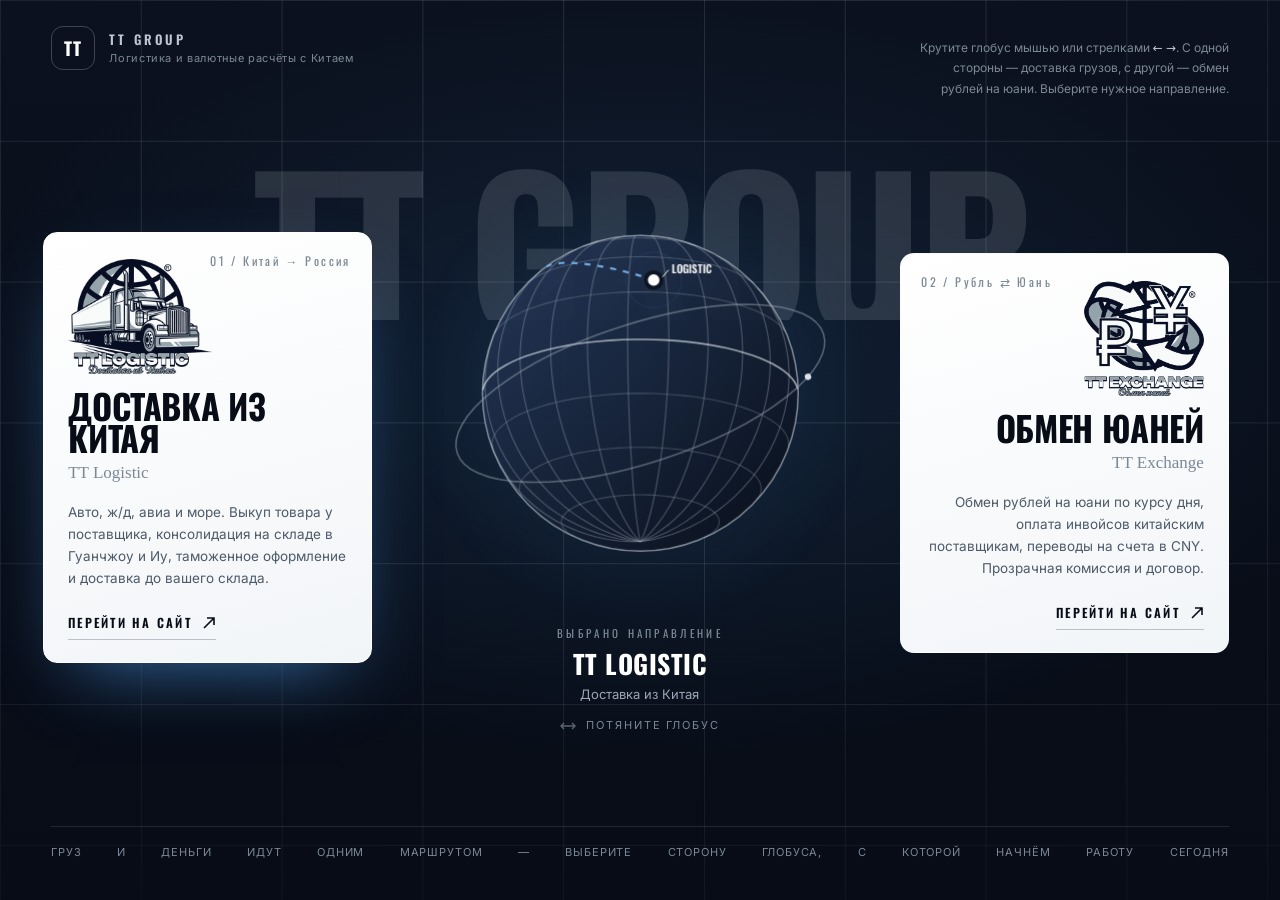
==== index.html @ 62e5915d "Сайт TT: портал с вращающимся глобусом, логистика и обмен юаней Три статические страницы без сборки " ====
<!doctype html>
<html lang="ru">
<head>
<meta charset="utf-8">
<meta name="viewport" content="width=device-width,initial-scale=1">
<title>TT — доставка из Китая и обмен юаней · выберите направление</title>
<meta name="description" content="Две услуги в одной экосистеме TT: логистика и выкуп товара из Китая под ключ и обмен рублей на юани с оплатой инвойсов. Выберите направление на глобусе.">
<meta name="theme-color" content="#0B111E">
<link rel="icon" href="assets/img/favicon.svg" type="image/svg+xml">
<link rel="preload" as="font" type="font/woff2" href="assets/fonts/oswald-700-cyrillic.woff2" crossorigin>
<link rel="preload" as="font" type="font/woff2" href="assets/fonts/inter-400-cyrillic.woff2" crossorigin>
<link rel="stylesheet" href="assets/css/fonts.css">
<link rel="stylesheet" href="assets/css/base.css">
<link rel="stylesheet" href="assets/css/portal.css">
</head>
<body>

<main class="portal">
  <div class="grid-bg"></div>

  <header class="portal__top">
    <div class="portal__brand">
      <div class="portal__brand-mark">TT</div>
      <div class="portal__brand-text">TT Group
        <span>Логистика и валютные расчёты с Китаем</span>
      </div>
    </div>
    <p class="portal__hint">
      Крутите глобус мышью или стрелками <b>←</b> <b>→</b>. С одной стороны — доставка грузов,
      с другой — обмен рублей на юани. Выберите нужное направление.
    </p>
  </header>

  <section class="stage">
    <div class="stage__title"><span class="mega">TT&nbsp;GROUP</span></div>

    <!-- Левая сторона глобуса -->
    <a class="choice choice--left" data-site="logistic" href="logistic.html">
      <span class="choice__num">01 / Китай → Россия</span>
      <span class="choice__logo logo logo--lockup">
        <img src="assets/img/logo-logistic.png" alt="TT Logistic — доставка из Китая" width="820" height="656">
      </span>
      <h2 class="choice__name">Доставка из Китая</h2>
      <div class="choice__tag">TT Logistic</div>
      <p class="choice__desc">
        Авто, ж/д, авиа и море. Выкуп товара у поставщика, консолидация на складе
        в Гуанчжоу и Иу, таможенное оформление и доставка до вашего склада.
      </p>
      <span class="choice__go">Перейти на сайт
        <svg width="14" height="14" viewBox="0 0 14 14" fill="none" aria-hidden="true"><path d="M2 12 12 2M5 2h7v7" stroke="currentColor" stroke-width="1.6"/></svg>
      </span>
    </a>

    <!-- Глобус -->
    <div class="globe">
      <canvas id="globe" class="globe__canvas" width="480" height="480" tabindex="0"
              role="application" aria-label="Глобус выбора направления"></canvas>
      <div class="globe__status" aria-live="polite">
        <div class="globe__status-label">Выбрано направление</div>
        <div class="globe__status-value" id="globe-title">TT Logistic</div>
        <div class="muted" id="globe-sub" style="font-size:13px">Доставка из Китая</div>
      </div>
      <div class="globe__drag">
        <svg width="16" height="16" viewBox="0 0 16 16" fill="none" aria-hidden="true">
          <path d="M1 8h14M4 5 1 8l3 3M12 5l3 3-3 3" stroke="currentColor" stroke-width="1.4"/>
        </svg>
        Потяните глобус
      </div>
    </div>

    <!-- Правая сторона глобуса -->
    <a class="choice choice--right" data-site="exchange" href="exchange.html">
      <span class="choice__num">02 / Рубль ⇄ Юань</span>
      <span class="choice__logo logo logo--lockup">
        <img src="assets/img/logo-exchange.png" alt="TT Exchange — обмен юаней" width="820" height="789">
      </span>
      <h2 class="choice__name">Обмен юаней</h2>
      <div class="choice__tag">TT Exchange</div>
      <p class="choice__desc">
        Обмен рублей на юани по курсу дня, оплата инвойсов китайским поставщикам,
        переводы на счета в CNY. Прозрачная комиссия и договор.
      </p>
      <span class="choice__go">Перейти на сайт
        <svg width="14" height="14" viewBox="0 0 14 14" fill="none" aria-hidden="true"><path d="M2 12 12 2M5 2h7v7" stroke="currentColor" stroke-width="1.6"/></svg>
      </span>
    </a>
  </section>

  <footer class="portal__bottom">
    <p class="justified">Груз и деньги идут одним маршрутом — выберите сторону глобуса, с которой начнём работу сегодня</p>
  </footer>
</main>

<div class="curtain" aria-hidden="true"></div>

<script src="assets/js/globe.js"></script>
</body>
</html>
---- assets/css/fonts.css ----
/* Локальные шрифты — без внешних CDN.
   Oswald — заголовки (шрифт близок к начертанию логотипов),
   Pacifico — рукописные подписи «Обмен юаней» / «Доставка из Китая»,
   Inter — основной текст. Кириллица + латиница. */
@font-face {
  font-family: 'Inter';
  font-style: normal;
  font-weight: 400;
  font-display: swap;
  src: url(../fonts/inter-400-cyrillic.woff2) format('woff2');
  unicode-range: U+0301, U+0400-045F, U+0490-0491, U+04B0-04B1, U+2116;
}
@font-face {
  font-family: 'Inter';
  font-style: normal;
  font-weight: 400;
  font-display: swap;
  src: url(../fonts/inter-400-latin.woff2) format('woff2');
  unicode-range: U+0000-00FF, U+0131, U+0152-0153, U+02BB-02BC, U+02C6, U+02DA, U+02DC, U+0304, U+0308, U+0329, U+2000-206F, U+20AC, U+2122, U+2191, U+2193, U+2212, U+2215, U+FEFF, U+FFFD;
}
@font-face {
  font-family: 'Inter';
  font-style: normal;
  font-weight: 500;
  font-display: swap;
  src: url(../fonts/inter-500-cyrillic.woff2) format('woff2');
  unicode-range: U+0301, U+0400-045F, U+0490-0491, U+04B0-04B1, U+2116;
}
@font-face {
  font-family: 'Inter';
  font-style: normal;
  font-weight: 500;
  font-display: swap;
  src: url(../fonts/inter-500-latin.woff2) format('woff2');
  unicode-range: U+0000-00FF, U+0131, U+0152-0153, U+02BB-02BC, U+02C6, U+02DA, U+02DC, U+0304, U+0308, U+0329, U+2000-206F, U+20AC, U+2122, U+2191, U+2193, U+2212, U+2215, U+FEFF, U+FFFD;
}
@font-face {
  font-family: 'Oswald';
  font-style: normal;
  font-weight: 400;
  font-display: swap;
  src: url(../fonts/oswald-400-cyrillic.woff2) format('woff2');
  unicode-range: U+0301, U+0400-045F, U+0490-0491, U+04B0-04B1, U+2116;
}
@font-face {
  font-family: 'Oswald';
  font-style: normal;
  font-weight: 400;
  font-display: swap;
  src: url(../fonts/oswald-400-latin.woff2) format('woff2');
  unicode-range: U+0000-00FF, U+0131, U+0152-0153, U+02BB-02BC, U+02C6, U+02DA, U+02DC, U+0304, U+0308, U+0329, U+2000-206F, U+20AC, U+2122, U+2191, U+2193, U+2212, U+2215, U+FEFF, U+FFFD;
}
@font-face {
  font-family: 'Oswald';
  font-style: normal;
  font-weight: 500;
  font-display: swap;
  src: url(../fonts/oswald-500-cyrillic.woff2) format('woff2');
  unicode-range: U+0301, U+0400-045F, U+0490-0491, U+04B0-04B1, U+2116;
}
@font-face {
  font-family: 'Oswald';
  font-style: normal;
  font-weight: 500;
  font-display: swap;
  src: url(../fonts/oswald-500-latin.woff2) format('woff2');
  unicode-range: U+0000-00FF, U+0131, U+0152-0153, U+02BB-02BC, U+02C6, U+02DA, U+02DC, U+0304, U+0308, U+0329, U+2000-206F, U+20AC, U+2122, U+2191, U+2193, U+2212, U+2215, U+FEFF, U+FFFD;
}
@font-face {
  font-family: 'Oswald';
  font-style: normal;
  font-weight: 600;
  font-display: swap;
  src: url(../fonts/oswald-600-cyrillic.woff2) format('woff2');
  unicode-range: U+0301, U+0400-045F, U+0490-0491, U+04B0-04B1, U+2116;
}
@font-face {
  font-family: 'Oswald';
  font-style: normal;
  font-weight: 600;
  font-display: swap;
  src: url(../fonts/oswald-600-latin.woff2) format('woff2');
  unicode-range: U+0000-00FF, U+0131, U+0152-0153, U+02BB-02BC, U+02C6, U+02DA, U+02DC, U+0304, U+0308, U+0329, U+2000-206F, U+20AC, U+2122, U+2191, U+2193, U+2212, U+2215, U+FEFF, U+FFFD;
}
@font-face {
  font-family: 'Oswald';
  font-style: normal;
  font-weight: 700;
  font-display: swap;
  src: url(../fonts/oswald-700-cyrillic.woff2) format('woff2');
  unicode-range: U+0301, U+0400-045F, U+0490-0491, U+04B0-04B1, U+2116;
}
@font-face {
  font-family: 'Oswald';
  font-style: normal;
  font-weight: 700;
  font-display: swap;
  src: url(../fonts/oswald-700-latin.woff2) format('woff2');
  unicode-range: U+0000-00FF, U+0131, U+0152-0153, U+02BB-02BC, U+02C6, U+02DA, U+02DC, U+0304, U+0308, U+0329, U+2000-206F, U+20AC, U+2122, U+2191, U+2193, U+2212, U+2215, U+FEFF, U+FFFD;
}
@font-face {
  font-family: 'Pacifico';
  font-style: normal;
  font-weight: 400;
  font-display: swap;
  src: url(../fonts/pacifico-400-cyrillic.woff2) format('woff2');
  unicode-range: U+0301, U+0400-045F, U+0490-0491, U+04B0-04B1, U+2116;
}
@font-face {
  font-family: 'Pacifico';
  font-style: normal;
  font-weight: 400;
  font-display: swap;
  src: url(../fonts/pacifico-400-latin.woff2) format('woff2');
  unicode-range: U+0000-00FF, U+0131, U+0152-0153, U+02BB-02BC, U+02C6, U+02DA, U+02DC, U+0304, U+0308, U+0329, U+2000-206F, U+20AC, U+2122, U+2191, U+2193, U+2212, U+2215, U+FEFF, U+FFFD;
}
---- assets/css/base.css ----
/* ============================================================
   TT — общая дизайн-система
   Палитра и типографика взяты с логотипов TT EXCHANGE / TT LOGISTIC
   ============================================================ */

:root{
  /* Цвета логотипов */
  --navy-950:#070C16;
  --navy-900:#0B111E;
  --navy-850:#0F1728;
  --navy-800:#131E33;
  --navy-700:#1B2A45;
  --navy-600:#26395A;

  --steel-400:#9BA7B4;   /* серый с логотипа */
  --steel-500:#7C8896;
  --steel-300:#BCC6D1;
  --steel-200:#DCE3EA;

  --paper:#F2F5F8;
  --white:#FFFFFF;

  --glow:#3E7FC1;        /* холодный блик для глобуса и маркеров */

  --line:rgba(155,167,180,.18);
  --line-strong:rgba(155,167,180,.34);

  /* Типографика */
  --display:'Oswald',"Arial Narrow",Impact,sans-serif;
  --script:'Pacifico',"Segoe Script",cursive;
  --text:'Inter',system-ui,-apple-system,"Segoe UI",Roboto,sans-serif;

  --shell:min(1320px,92vw);
  --r:14px;
  --ease:cubic-bezier(.22,.61,.36,1);
}

*,*::before,*::after{box-sizing:border-box}

html{-webkit-text-size-adjust:100%;scroll-behavior:smooth}
@media (prefers-reduced-motion:reduce){html{scroll-behavior:auto}}

body{
  margin:0;
  background:var(--navy-900);
  color:var(--steel-200);
  font-family:var(--text);
  font-size:16px;
  line-height:1.6;
  -webkit-font-smoothing:antialiased;
  overflow-x:hidden;
}

img,svg{display:block;max-width:100%}
a{color:inherit;text-decoration:none}
button,input,select,textarea{font:inherit;color:inherit}

::selection{background:var(--steel-400);color:var(--navy-950)}

h1,h2,h3,h4{
  font-family:var(--display);
  font-weight:700;
  text-transform:uppercase;
  line-height:.92;
  letter-spacing:-.01em;
  margin:0;
  color:var(--white);
}

.shell{width:var(--shell);margin-inline:auto}

/* --- утилиты -------------------------------------------------- */
.eyebrow{
  font-family:var(--display);
  font-weight:500;
  font-size:12px;
  letter-spacing:.28em;
  text-transform:uppercase;
  color:var(--steel-400);
}
.script{
  font-family:var(--script);
  text-transform:none;
  letter-spacing:0;
  color:var(--steel-300);
}
.muted{color:var(--steel-400)}
.mono-num{font-variant-numeric:tabular-nums}

/* Растянутая по ширине строка — приём с референса */
.justified{
  text-align:justify;
  text-align-last:justify;
  font-size:11px;
  letter-spacing:.08em;
  text-transform:uppercase;
  color:var(--steel-500);
  line-height:2;
}

/* Гигантский «просвечивающий» заголовок */
.mega{
  font-family:var(--display);
  font-weight:700;
  text-transform:uppercase;
  line-height:.78;
  letter-spacing:-.02em;
  font-size:clamp(56px,15.5vw,236px);
  color:rgba(220,227,234,.14);
  white-space:nowrap;
  user-select:none;
  pointer-events:none;
}

/* Сетка фона как на референсе */
.grid-bg{
  position:absolute;inset:0;
  background-image:
    linear-gradient(to right,var(--line) 1px,transparent 1px),
    linear-gradient(to bottom,var(--line) 1px,transparent 1px);
  background-size:clamp(80px,11vw,164px) clamp(80px,11vw,164px);
  -webkit-mask-image:radial-gradient(120% 100% at 50% 30%,#000 30%,transparent 100%);
          mask-image:radial-gradient(120% 100% at 50% 30%,#000 30%,transparent 100%);
  pointer-events:none;
}

/* --- кнопки --------------------------------------------------- */
.btn{
  --bg:var(--white); --fg:var(--navy-950);
  display:inline-flex;align-items:center;gap:12px;
  padding:15px 28px;
  background:var(--bg);color:var(--fg);
  border:1px solid transparent;border-radius:999px;
  font-family:var(--display);font-weight:600;font-size:14px;
  letter-spacing:.14em;text-transform:uppercase;
  cursor:pointer;
  transition:transform .25s var(--ease),background .25s,color .25s,border-color .25s;
}
.btn:hover{transform:translateY(-2px)}
.btn:active{transform:translateY(0)}
.btn--ghost{--bg:transparent;--fg:var(--white);border-color:var(--line-strong)}
.btn--ghost:hover{border-color:var(--steel-300);background:rgba(220,227,234,.06)}
.btn__arrow{transition:transform .25s var(--ease)}
.btn:hover .btn__arrow{transform:translate(3px,-3px)}

:where(a,button,summary,input,select,textarea):focus-visible{
  outline:2px solid var(--glow);
  outline-offset:3px;
  border-radius:4px;
}

/* --- появление при скролле ------------------------------------ */
.reveal{opacity:0;transform:translateY(26px);transition:opacity .7s var(--ease),transform .7s var(--ease)}
.reveal.is-in{opacity:1;transform:none}
@media (prefers-reduced-motion:reduce){
  .reveal{opacity:1;transform:none;transition:none}
}

/* --- Логотип (знак + надпись из оригинального лого) ------------- */
.logo{display:inline-flex;align-items:center;gap:14px}
.logo__mark{height:var(--logo-mark,46px);width:auto}
.logo__word{height:var(--logo-word,22px);width:auto}
.logo--stack{flex-direction:column;align-items:flex-start;gap:10px}
.logo--lockup img{height:var(--logo-lockup,120px);width:auto}
---- assets/css/portal.css ----
/* ============================================================
   Портал — экран выбора направления с вращающимся глобусом
   ============================================================ */

.portal{
  position:relative;
  min-height:100svh;
  display:flex;flex-direction:column;
  overflow:hidden;
  background:
    radial-gradient(90% 70% at 50% 42%,rgba(62,127,193,.16),transparent 62%),
    linear-gradient(180deg,var(--navy-900),var(--navy-950));
}

/* Шапка портала */
.portal__top{
  position:relative;z-index:3;
  width:var(--shell);margin-inline:auto;
  padding:26px 0 0;
  display:flex;align-items:flex-start;justify-content:space-between;gap:24px;
}
.portal__brand{display:flex;align-items:center;gap:14px}
.portal__brand-mark{
  width:44px;height:44px;flex:none;
  display:grid;place-items:center;
  border:1px solid var(--line-strong);border-radius:12px;
  font-family:var(--display);font-weight:700;font-size:18px;color:var(--white);
  letter-spacing:.04em;
}
.portal__brand-text{font-family:var(--display);font-weight:600;font-size:13px;letter-spacing:.24em;text-transform:uppercase;color:var(--steel-300)}
.portal__brand-text span{display:block;font-family:var(--text);font-weight:400;font-size:11px;letter-spacing:.06em;text-transform:none;color:var(--steel-500)}
.portal__hint{
  max-width:320px;text-align:right;
  font-size:12px;line-height:1.7;color:var(--steel-500);
}
.portal__hint b{color:var(--steel-300);font-weight:500}

/* Основная сцена */
.stage{
  position:relative;z-index:2;
  flex:1;
  width:var(--shell);margin-inline:auto;
  display:grid;
  grid-template-columns:minmax(220px,1fr) minmax(320px,1.35fr) minmax(220px,1fr);
  align-items:center;gap:clamp(12px,3vw,52px);
  padding:20px 0 40px;
}

.stage__title{
  position:absolute;left:0;right:0;top:clamp(8px,6vh,66px);
  display:flex;justify-content:center;
  z-index:0;overflow:hidden;
}

/* Карточки выбора */
.choice{
  position:relative;z-index:2;
  display:block;width:100%;
  text-align:left;
  padding:26px 24px 22px;
  background:linear-gradient(165deg,#FFFFFF,var(--paper));
  border:1px solid rgba(255,255,255,.14);
  color:var(--navy-800);
  border-radius:var(--r);
  cursor:pointer;
  transition:border-color .3s var(--ease),transform .35s var(--ease),background .3s,box-shadow .35s;
  -webkit-backdrop-filter:blur(8px);backdrop-filter:blur(8px);
}
.choice--right{text-align:right}
.choice:hover,.choice.is-active{
  border-color:var(--white);
  box-shadow:0 30px 70px -32px rgba(62,127,193,.9);
}
.choice.is-active{transform:translateY(-6px)}
.choice--left.is-active{transform:translate(-8px,-6px)}
.choice--right.is-active{transform:translate(8px,-6px)}

.choice__logo{display:block;margin-bottom:16px}
.choice--right .choice__logo{display:flex;justify-content:flex-end}
.choice__name{font-size:clamp(24px,2.7vw,36px);margin-bottom:6px;color:var(--navy-950)}
.choice__tag{font-family:var(--script);font-size:17px;color:var(--steel-500);margin-bottom:14px}
.choice__desc{font-size:13.5px;line-height:1.65;color:#4E5A68;margin:0 0 20px}
.choice__go{
  display:inline-flex;align-items:center;gap:10px;
  font-family:var(--display);font-weight:600;font-size:12.5px;
  letter-spacing:.18em;text-transform:uppercase;color:var(--navy-950);
  border-bottom:1px solid rgba(19,30,51,.25);padding-bottom:6px;
  transition:border-color .3s,gap .3s var(--ease);
}
.choice:hover .choice__go{border-color:var(--navy-950);gap:16px}
.choice__num{
  position:absolute;top:18px;
  font-family:var(--display);font-size:12px;letter-spacing:.2em;color:var(--steel-500);
}
.choice__logo{--logo-lockup:clamp(84px,9vw,116px)}
.choice--left .choice__num{right:20px}
.choice--right .choice__num{left:20px}

/* Глобус */
.globe{
  position:relative;
  display:grid;place-items:center;
  padding-block:10px;
}
.globe__canvas{
  width:100%;height:auto;
  touch-action:none;
  cursor:grab;
}
.globe__canvas:active{cursor:grabbing}
.globe__status{
  margin-top:10px;text-align:center;
  min-height:52px;
}
.globe__status-label{
  font-family:var(--display);font-size:11px;letter-spacing:.3em;
  text-transform:uppercase;color:var(--steel-500);
}
.globe__status-value{
  font-family:var(--display);font-weight:700;font-size:clamp(18px,2.4vw,26px);
  text-transform:uppercase;color:var(--white);letter-spacing:.02em;
}
.globe__drag{
  display:inline-flex;align-items:center;gap:10px;margin-top:12px;
  font-size:11px;letter-spacing:.18em;text-transform:uppercase;color:var(--steel-500);
}
.globe__drag svg{opacity:.7}

/* Низ портала */
.portal__bottom{
  position:relative;z-index:3;
  width:var(--shell);margin-inline:auto;
  padding-bottom:26px;
}
.portal__bottom .justified{border-top:1px solid var(--line);padding-top:14px}

/* Затемнение при переходе */
.curtain{
  position:fixed;inset:0;z-index:50;
  background:var(--navy-950);
  opacity:0;pointer-events:none;
  transition:opacity .45s var(--ease);
}
.curtain.is-on{opacity:1;pointer-events:all}

/* Планшет / мобайл */
@media (max-width:940px){
  .stage{
    grid-template-columns:1fr;
    grid-template-areas:"globe" "left" "right";
    gap:18px;padding-top:8px;
  }
  .globe{grid-area:globe}
  .choice--left{grid-area:left}
  .choice--right{grid-area:right;text-align:left}
  .choice--right .choice__logo{justify-content:flex-start}
  .choice--right .choice__num{left:auto;right:20px}
  .choice.is-active,
  .choice--left.is-active,
  .choice--right.is-active{transform:translateY(-4px)}
  .globe__canvas{max-width:min(78vw,420px)}
  .portal__hint{display:none}
  .stage__title{display:none}
  .portal__bottom .justified{text-align-last:left;text-align:left}
}
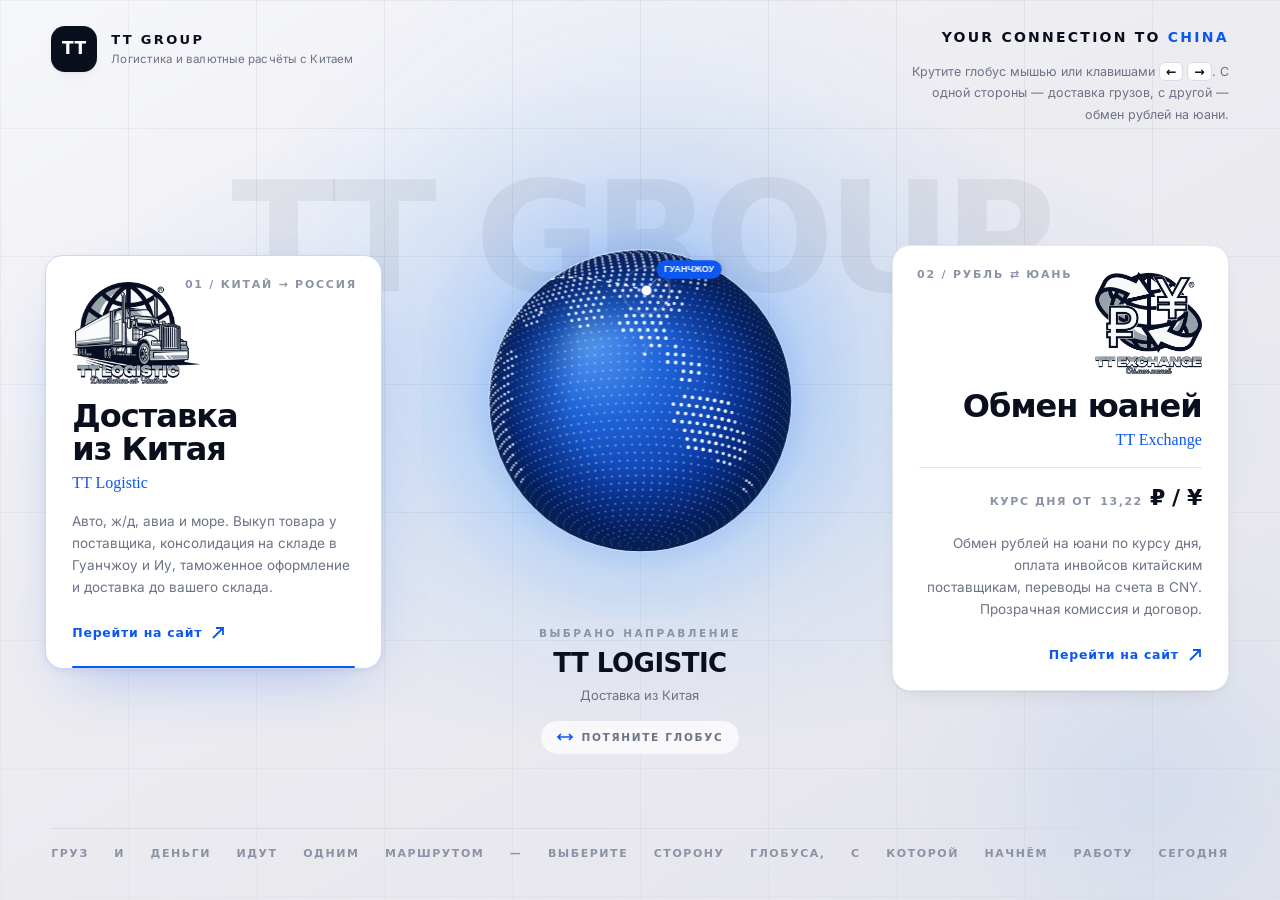
==== commit a5bfc528: "Светлая фирменная гамма и табло курса Сайт переведён в гамму фирменного макета: жемчужный фон #EDECF" ====
--- a/index.html
+++ b/index.html
@@ -5,9 +5,9 @@
 <meta name="viewport" content="width=device-width,initial-scale=1">
 <title>TT — доставка из Китая и обмен юаней · выберите направление</title>
 <meta name="description" content="Две услуги в одной экосистеме TT: логистика и выкуп товара из Китая под ключ и обмен рублей на юани с оплатой инвойсов. Выберите направление на глобусе.">
-<meta name="theme-color" content="#0B111E">
+<meta name="theme-color" content="#EDECF1">
 <link rel="icon" href="assets/img/favicon.svg" type="image/svg+xml">
-<link rel="preload" as="font" type="font/woff2" href="assets/fonts/oswald-700-cyrillic.woff2" crossorigin>
+<link rel="preload" as="font" type="font/woff2" href="assets/fonts/manrope-800-cyrillic.woff2" crossorigin>
 <link rel="preload" as="font" type="font/woff2" href="assets/fonts/inter-400-cyrillic.woff2" crossorigin>
 <link rel="stylesheet" href="assets/css/fonts.css">
 <link rel="stylesheet" href="assets/css/base.css">
@@ -17,6 +17,8 @@
 
 <main class="portal">
   <div class="grid-bg"></div>
+  <div class="glow portal__glow--a"></div>
+  <div class="glow portal__glow--b"></div>
 
   <header class="portal__top">
     <div class="portal__brand">
@@ -25,10 +27,13 @@
         <span>Логистика и валютные расчёты с Китаем</span>
       </div>
     </div>
-    <p class="portal__hint">
-      Крутите глобус мышью или стрелками <b>←</b> <b>→</b>. С одной стороны — доставка грузов,
-      с другой — обмен рублей на юани. Выберите нужное направление.
-    </p>
+    <div>
+      <p class="tagline" style="text-align:right;margin:0 0 10px">Your connection to <b>China</b></p>
+      <p class="portal__hint">
+        Крутите глобус мышью или клавишами <kbd>←</kbd> <kbd>→</kbd>. С одной стороны —
+        доставка грузов, с другой — обмен рублей на юани.
+      </p>
+    </div>
   </header>
 
   <section class="stage">
@@ -47,13 +52,13 @@
         в Гуанчжоу и Иу, таможенное оформление и доставка до вашего склада.
       </p>
       <span class="choice__go">Перейти на сайт
-        <svg width="14" height="14" viewBox="0 0 14 14" fill="none" aria-hidden="true"><path d="M2 12 12 2M5 2h7v7" stroke="currentColor" stroke-width="1.6"/></svg>
+        <svg width="14" height="14" viewBox="0 0 14 14" fill="none" aria-hidden="true"><path d="M2 12 12 2M5 2h7v7" stroke="currentColor" stroke-width="1.8"/></svg>
       </span>
     </a>
 
     <!-- Глобус -->
     <div class="globe">
-      <canvas id="globe" class="globe__canvas" width="480" height="480" tabindex="0"
+      <canvas id="globe" class="globe__canvas" width="500" height="500" tabindex="0"
               role="application" aria-label="Глобус выбора направления"></canvas>
       <div class="globe__status" aria-live="polite">
         <div class="globe__status-label">Выбрано направление</div>
@@ -62,7 +67,7 @@
       </div>
       <div class="globe__drag">
         <svg width="16" height="16" viewBox="0 0 16 16" fill="none" aria-hidden="true">
-          <path d="M1 8h14M4 5 1 8l3 3M12 5l3 3-3 3" stroke="currentColor" stroke-width="1.4"/>
+          <path d="M1 8h14M4 5 1 8l3 3M12 5l3 3-3 3" stroke="currentColor" stroke-width="1.6"/>
         </svg>
         Потяните глобус
       </div>
@@ -76,12 +81,15 @@
       </span>
       <h2 class="choice__name">Обмен юаней</h2>
       <div class="choice__tag">TT Exchange</div>
+      <div class="choice__rate">
+        <span>Курс дня от</span><b><span data-fx-base>—</span> ₽ / ¥</b>
+      </div>
       <p class="choice__desc">
         Обмен рублей на юани по курсу дня, оплата инвойсов китайским поставщикам,
         переводы на счета в CNY. Прозрачная комиссия и договор.
       </p>
       <span class="choice__go">Перейти на сайт
-        <svg width="14" height="14" viewBox="0 0 14 14" fill="none" aria-hidden="true"><path d="M2 12 12 2M5 2h7v7" stroke="currentColor" stroke-width="1.6"/></svg>
+        <svg width="14" height="14" viewBox="0 0 14 14" fill="none" aria-hidden="true"><path d="M2 12 12 2M5 2h7v7" stroke="currentColor" stroke-width="1.8"/></svg>
       </span>
     </a>
   </section>
@@ -93,6 +101,9 @@
 
 <div class="curtain" aria-hidden="true"></div>
 
+<script src="assets/js/config.js"></script>
+<script src="assets/js/site.js"></script>
+<script src="assets/js/calc-exchange.js"></script>
 <script src="assets/js/globe.js"></script>
 </body>
 </html>
--- a/assets/css/fonts.css
+++ b/assets/css/fonts.css
@@ -1,5 +1,5 @@
 /* Локальные шрифты — без внешних CDN.
-   Oswald — заголовки (шрифт близок к начертанию логотипов),
+   Manrope — заголовки и цифры (геометричный гротеск фирменного стиля),
    Pacifico — рукописные подписи «Обмен юаней» / «Доставка из Китая»,
    Inter — основной текст. Кириллица + латиница. */
 @font-face {
@@ -35,70 +35,6 @@
   unicode-range: U+0000-00FF, U+0131, U+0152-0153, U+02BB-02BC, U+02C6, U+02DA, U+02DC, U+0304, U+0308, U+0329, U+2000-206F, U+20AC, U+2122, U+2191, U+2193, U+2212, U+2215, U+FEFF, U+FFFD;
 }
 @font-face {
-  font-family: 'Oswald';
-  font-style: normal;
-  font-weight: 400;
-  font-display: swap;
-  src: url(../fonts/oswald-400-cyrillic.woff2) format('woff2');
-  unicode-range: U+0301, U+0400-045F, U+0490-0491, U+04B0-04B1, U+2116;
-}
-@font-face {
-  font-family: 'Oswald';
-  font-style: normal;
-  font-weight: 400;
-  font-display: swap;
-  src: url(../fonts/oswald-400-latin.woff2) format('woff2');
-  unicode-range: U+0000-00FF, U+0131, U+0152-0153, U+02BB-02BC, U+02C6, U+02DA, U+02DC, U+0304, U+0308, U+0329, U+2000-206F, U+20AC, U+2122, U+2191, U+2193, U+2212, U+2215, U+FEFF, U+FFFD;
-}
-@font-face {
-  font-family: 'Oswald';
-  font-style: normal;
-  font-weight: 500;
-  font-display: swap;
-  src: url(../fonts/oswald-500-cyrillic.woff2) format('woff2');
-  unicode-range: U+0301, U+0400-045F, U+0490-0491, U+04B0-04B1, U+2116;
-}
-@font-face {
-  font-family: 'Oswald';
-  font-style: normal;
-  font-weight: 500;
-  font-display: swap;
-  src: url(../fonts/oswald-500-latin.woff2) format('woff2');
-  unicode-range: U+0000-00FF, U+0131, U+0152-0153, U+02BB-02BC, U+02C6, U+02DA, U+02DC, U+0304, U+0308, U+0329, U+2000-206F, U+20AC, U+2122, U+2191, U+2193, U+2212, U+2215, U+FEFF, U+FFFD;
-}
-@font-face {
-  font-family: 'Oswald';
-  font-style: normal;
-  font-weight: 600;
-  font-display: swap;
-  src: url(../fonts/oswald-600-cyrillic.woff2) format('woff2');
-  unicode-range: U+0301, U+0400-045F, U+0490-0491, U+04B0-04B1, U+2116;
-}
-@font-face {
-  font-family: 'Oswald';
-  font-style: normal;
-  font-weight: 600;
-  font-display: swap;
-  src: url(../fonts/oswald-600-latin.woff2) format('woff2');
-  unicode-range: U+0000-00FF, U+0131, U+0152-0153, U+02BB-02BC, U+02C6, U+02DA, U+02DC, U+0304, U+0308, U+0329, U+2000-206F, U+20AC, U+2122, U+2191, U+2193, U+2212, U+2215, U+FEFF, U+FFFD;
-}
-@font-face {
-  font-family: 'Oswald';
-  font-style: normal;
-  font-weight: 700;
-  font-display: swap;
-  src: url(../fonts/oswald-700-cyrillic.woff2) format('woff2');
-  unicode-range: U+0301, U+0400-045F, U+0490-0491, U+04B0-04B1, U+2116;
-}
-@font-face {
-  font-family: 'Oswald';
-  font-style: normal;
-  font-weight: 700;
-  font-display: swap;
-  src: url(../fonts/oswald-700-latin.woff2) format('woff2');
-  unicode-range: U+0000-00FF, U+0131, U+0152-0153, U+02BB-02BC, U+02C6, U+02DA, U+02DC, U+0304, U+0308, U+0329, U+2000-206F, U+20AC, U+2122, U+2191, U+2193, U+2212, U+2215, U+FEFF, U+FFFD;
-}
-@font-face {
   font-family: 'Pacifico';
   font-style: normal;
   font-weight: 400;
@@ -114,3 +50,67 @@
   src: url(../fonts/pacifico-400-latin.woff2) format('woff2');
   unicode-range: U+0000-00FF, U+0131, U+0152-0153, U+02BB-02BC, U+02C6, U+02DA, U+02DC, U+0304, U+0308, U+0329, U+2000-206F, U+20AC, U+2122, U+2191, U+2193, U+2212, U+2215, U+FEFF, U+FFFD;
 }
+@font-face {
+  font-family: 'Manrope';
+  font-style: normal;
+  font-weight: 500;
+  font-display: swap;
+  src: url(../fonts/manrope-500-cyrillic.woff2) format('woff2');
+  unicode-range: U+0301, U+0400-045F, U+0490-0491, U+04B0-04B1, U+2116;
+}
+@font-face {
+  font-family: 'Manrope';
+  font-style: normal;
+  font-weight: 500;
+  font-display: swap;
+  src: url(../fonts/manrope-500-latin.woff2) format('woff2');
+  unicode-range: U+0000-00FF, U+0131, U+0152-0153, U+02BB-02BC, U+02C6, U+02DA, U+02DC, U+0304, U+0308, U+0329, U+2000-206F, U+20AC, U+2122, U+2191, U+2193, U+2212, U+2215, U+FEFF, U+FFFD;
+}
+@font-face {
+  font-family: 'Manrope';
+  font-style: normal;
+  font-weight: 600;
+  font-display: swap;
+  src: url(../fonts/manrope-600-cyrillic.woff2) format('woff2');
+  unicode-range: U+0301, U+0400-045F, U+0490-0491, U+04B0-04B1, U+2116;
+}
+@font-face {
+  font-family: 'Manrope';
+  font-style: normal;
+  font-weight: 600;
+  font-display: swap;
+  src: url(../fonts/manrope-600-latin.woff2) format('woff2');
+  unicode-range: U+0000-00FF, U+0131, U+0152-0153, U+02BB-02BC, U+02C6, U+02DA, U+02DC, U+0304, U+0308, U+0329, U+2000-206F, U+20AC, U+2122, U+2191, U+2193, U+2212, U+2215, U+FEFF, U+FFFD;
+}
+@font-face {
+  font-family: 'Manrope';
+  font-style: normal;
+  font-weight: 700;
+  font-display: swap;
+  src: url(../fonts/manrope-700-cyrillic.woff2) format('woff2');
+  unicode-range: U+0301, U+0400-045F, U+0490-0491, U+04B0-04B1, U+2116;
+}
+@font-face {
+  font-family: 'Manrope';
+  font-style: normal;
+  font-weight: 700;
+  font-display: swap;
+  src: url(../fonts/manrope-700-latin.woff2) format('woff2');
+  unicode-range: U+0000-00FF, U+0131, U+0152-0153, U+02BB-02BC, U+02C6, U+02DA, U+02DC, U+0304, U+0308, U+0329, U+2000-206F, U+20AC, U+2122, U+2191, U+2193, U+2212, U+2215, U+FEFF, U+FFFD;
+}
+@font-face {
+  font-family: 'Manrope';
+  font-style: normal;
+  font-weight: 800;
+  font-display: swap;
+  src: url(../fonts/manrope-800-cyrillic.woff2) format('woff2');
+  unicode-range: U+0301, U+0400-045F, U+0490-0491, U+04B0-04B1, U+2116;
+}
+@font-face {
+  font-family: 'Manrope';
+  font-style: normal;
+  font-weight: 800;
+  font-display: swap;
+  src: url(../fonts/manrope-800-latin.woff2) format('woff2');
+  unicode-range: U+0000-00FF, U+0131, U+0152-0153, U+02BB-02BC, U+02C6, U+02DA, U+02DC, U+0304, U+0308, U+0329, U+2000-206F, U+20AC, U+2122, U+2191, U+2193, U+2212, U+2215, U+FEFF, U+FFFD;
+}
--- a/assets/css/base.css
+++ b/assets/css/base.css
@@ -1,37 +1,46 @@
 /* ============================================================
    TT — общая дизайн-система
-   Палитра и типографика взяты с логотипов TT EXCHANGE / TT LOGISTIC
+   Светлая гамма фирменного стиля: холодный жемчужный фон,
+   тёмно-синие чернила с логотипов, электрик-синий акцент
+   и небесно-голубой для глобуса и свечений.
    ============================================================ */
 
 :root{
-  /* Цвета логотипов */
-  --navy-950:#070C16;
-  --navy-900:#0B111E;
-  --navy-850:#0F1728;
-  --navy-800:#131E33;
-  --navy-700:#1B2A45;
-  --navy-600:#26395A;
+  /* Чернила — тёмно-синий с логотипов */
+  --ink:#0A0F1E;
+  --ink-2:#18213A;
+  --ink-3:#3A465F;
+  --muted:#6B7385;
+  --muted-2:#8B93A6;
 
-  --steel-400:#9BA7B4;   /* серый с логотипа */
-  --steel-500:#7C8896;
-  --steel-300:#BCC6D1;
-  --steel-200:#DCE3EA;
+  /* Поверхности */
+  --bg:#EDECF1;
+  --bg-2:#E3E4EB;
+  --bg-3:#F6F7FB;
+  --surface:#FFFFFF;
+  --hairline:#D8DAE4;
+  --hairline-soft:#E5E7EF;
 
-  --paper:#F2F5F8;
-  --white:#FFFFFF;
+  /* Акценты */
+  --accent:#0B57F0;         /* электрик-синий, как «ЛУЧШИЙ КУРС» */
+  --accent-ink:#0A3FB0;
+  --accent-soft:#7FBAFC;    /* небесный, точки глобуса */
+  --accent-wash:#E8EFFE;
 
-  --glow:#3E7FC1;        /* холодный блик для глобуса и маркеров */
+  --steel:#9BA7B4;          /* серый с логотипов */
 
-  --line:rgba(155,167,180,.18);
-  --line-strong:rgba(155,167,180,.34);
+  /* Тени — мягкие, холодные */
+  --sh-1:0 1px 2px rgba(10,15,30,.05), 0 8px 24px -12px rgba(10,15,30,.14);
+  --sh-2:0 2px 6px rgba(10,15,30,.06), 0 26px 60px -28px rgba(11,87,240,.35);
 
   /* Типографика */
-  --display:'Oswald',"Arial Narrow",Impact,sans-serif;
+  --display:'Manrope',"Segoe UI",system-ui,sans-serif;
   --script:'Pacifico',"Segoe Script",cursive;
   --text:'Inter',system-ui,-apple-system,"Segoe UI",Roboto,sans-serif;
 
-  --shell:min(1320px,92vw);
-  --r:14px;
+  --shell:min(1280px,92vw);
+  --r:18px;
+  --r-sm:12px;
   --ease:cubic-bezier(.22,.61,.36,1);
 }
 
@@ -42,11 +51,11 @@
 
 body{
   margin:0;
-  background:var(--navy-900);
-  color:var(--steel-200);
+  background:var(--bg);
+  color:var(--ink-2);
   font-family:var(--text);
   font-size:16px;
-  line-height:1.6;
+  line-height:1.62;
   -webkit-font-smoothing:antialiased;
   overflow-x:hidden;
 }
@@ -55,16 +64,16 @@
 a{color:inherit;text-decoration:none}
 button,input,select,textarea{font:inherit;color:inherit}
 
-::selection{background:var(--steel-400);color:var(--navy-950)}
+::selection{background:var(--accent);color:#fff}
 
 h1,h2,h3,h4{
   font-family:var(--display);
-  font-weight:700;
-  text-transform:uppercase;
-  line-height:.92;
-  letter-spacing:-.01em;
+  font-weight:800;
+  line-height:1.02;
+  letter-spacing:-.03em;
   margin:0;
-  color:var(--white);
+  color:var(--ink);
+  text-wrap:balance;
 }
 
 .shell{width:var(--shell);margin-inline:auto}
@@ -72,85 +81,111 @@
 /* --- утилиты -------------------------------------------------- */
 .eyebrow{
   font-family:var(--display);
-  font-weight:500;
-  font-size:12px;
-  letter-spacing:.28em;
+  font-weight:600;
+  font-size:11.5px;
+  letter-spacing:.22em;
   text-transform:uppercase;
-  color:var(--steel-400);
+  color:var(--muted-2);
 }
 .script{
   font-family:var(--script);
-  text-transform:none;
   letter-spacing:0;
-  color:var(--steel-300);
+  color:var(--accent);
 }
-.muted{color:var(--steel-400)}
-.mono-num{font-variant-numeric:tabular-nums}
+.muted{color:var(--muted)}
+.accent{color:var(--accent)}
+.num{font-family:var(--display);font-weight:800;font-variant-numeric:tabular-nums;letter-spacing:-.03em}
 
-/* Растянутая по ширине строка — приём с референса */
+/* Растянутая по ширине служебная строка */
 .justified{
   text-align:justify;
   text-align-last:justify;
+  font-family:var(--display);
   font-size:11px;
-  letter-spacing:.08em;
+  font-weight:600;
+  letter-spacing:.14em;
   text-transform:uppercase;
-  color:var(--steel-500);
+  color:var(--muted-2);
   line-height:2;
 }
 
-/* Гигантский «просвечивающий» заголовок */
+/* Слоган с акцентным словом — приём с фирменного макета */
+.tagline{
+  font-family:var(--display);
+  font-weight:700;
+  font-size:clamp(12px,1.15vw,14px);
+  letter-spacing:.16em;
+  text-transform:uppercase;
+  color:var(--ink);
+}
+.tagline b{color:var(--accent);font-weight:700}
+
+/* Крупная фоновая надпись */
 .mega{
   font-family:var(--display);
-  font-weight:700;
+  font-weight:800;
   text-transform:uppercase;
-  line-height:.78;
-  letter-spacing:-.02em;
-  font-size:clamp(56px,15.5vw,236px);
-  color:rgba(220,227,234,.14);
+  line-height:.85;
+  letter-spacing:-.05em;
+  font-size:clamp(48px,12vw,180px);
+  color:rgba(10,15,30,.06);
   white-space:nowrap;
   user-select:none;
   pointer-events:none;
 }
 
-/* Сетка фона как на референсе */
+/* Тонкая координатная сетка */
 .grid-bg{
   position:absolute;inset:0;
   background-image:
-    linear-gradient(to right,var(--line) 1px,transparent 1px),
-    linear-gradient(to bottom,var(--line) 1px,transparent 1px);
-  background-size:clamp(80px,11vw,164px) clamp(80px,11vw,164px);
-  -webkit-mask-image:radial-gradient(120% 100% at 50% 30%,#000 30%,transparent 100%);
-          mask-image:radial-gradient(120% 100% at 50% 30%,#000 30%,transparent 100%);
+    linear-gradient(to right,rgba(10,15,30,.055) 1px,transparent 1px),
+    linear-gradient(to bottom,rgba(10,15,30,.055) 1px,transparent 1px);
+  background-size:clamp(76px,10vw,150px) clamp(76px,10vw,150px);
+  -webkit-mask-image:radial-gradient(115% 100% at 50% 28%,#000 25%,transparent 100%);
+          mask-image:radial-gradient(115% 100% at 50% 28%,#000 25%,transparent 100%);
   pointer-events:none;
 }
 
+/* Мягкое синее свечение */
+.glow{
+  position:absolute;border-radius:50%;
+  pointer-events:none;filter:blur(60px);
+  background:radial-gradient(circle,rgba(11,87,240,.22),rgba(127,186,252,.12) 45%,transparent 70%);
+}
+
+/* Пунктирная линия-выноска между подписью и значением */
+.leader{flex:1;height:1px;background:var(--hairline);min-width:24px}
+
 /* --- кнопки --------------------------------------------------- */
 .btn{
-  --bg:var(--white); --fg:var(--navy-950);
-  display:inline-flex;align-items:center;gap:12px;
-  padding:15px 28px;
-  background:var(--bg);color:var(--fg);
-  border:1px solid transparent;border-radius:999px;
-  font-family:var(--display);font-weight:600;font-size:14px;
-  letter-spacing:.14em;text-transform:uppercase;
+  --bg-btn:var(--accent); --fg:#fff; --bd:transparent;
+  display:inline-flex;align-items:center;gap:11px;
+  padding:15px 26px;
+  background:var(--bg-btn);color:var(--fg);
+  border:1px solid var(--bd);border-radius:999px;
+  font-family:var(--display);font-weight:700;font-size:13px;
+  letter-spacing:.06em;
   cursor:pointer;
-  transition:transform .25s var(--ease),background .25s,color .25s,border-color .25s;
+  box-shadow:var(--sh-2);
+  transition:transform .25s var(--ease),background .25s,color .25s,border-color .25s,box-shadow .25s;
 }
-.btn:hover{transform:translateY(-2px)}
+.btn:hover{transform:translateY(-2px);background:var(--accent-ink)}
 .btn:active{transform:translateY(0)}
-.btn--ghost{--bg:transparent;--fg:var(--white);border-color:var(--line-strong)}
-.btn--ghost:hover{border-color:var(--steel-300);background:rgba(220,227,234,.06)}
+.btn--ghost{--bg-btn:transparent;--fg:var(--ink);--bd:var(--hairline);box-shadow:none}
+.btn--ghost:hover{background:var(--surface);border-color:var(--accent);color:var(--accent)}
+.btn--light{--bg-btn:var(--surface);--fg:var(--ink);box-shadow:var(--sh-1)}
+.btn--light:hover{background:var(--surface);color:var(--accent)}
 .btn__arrow{transition:transform .25s var(--ease)}
 .btn:hover .btn__arrow{transform:translate(3px,-3px)}
 
 :where(a,button,summary,input,select,textarea):focus-visible{
-  outline:2px solid var(--glow);
+  outline:2px solid var(--accent);
   outline-offset:3px;
-  border-radius:4px;
+  border-radius:6px;
 }
 
 /* --- появление при скролле ------------------------------------ */
-.reveal{opacity:0;transform:translateY(26px);transition:opacity .7s var(--ease),transform .7s var(--ease)}
+.reveal{opacity:0;transform:translateY(22px);transition:opacity .7s var(--ease),transform .7s var(--ease)}
 .reveal.is-in{opacity:1;transform:none}
 @media (prefers-reduced-motion:reduce){
   .reveal{opacity:1;transform:none;transition:none}
@@ -160,5 +195,4 @@
 .logo{display:inline-flex;align-items:center;gap:14px}
 .logo__mark{height:var(--logo-mark,46px);width:auto}
 .logo__word{height:var(--logo-word,22px);width:auto}
-.logo--stack{flex-direction:column;align-items:flex-start;gap:10px}
 .logo--lockup img{height:var(--logo-lockup,120px);width:auto}
--- a/assets/css/portal.css
+++ b/assets/css/portal.css
@@ -8,9 +8,11 @@
   display:flex;flex-direction:column;
   overflow:hidden;
   background:
-    radial-gradient(90% 70% at 50% 42%,rgba(62,127,193,.16),transparent 62%),
-    linear-gradient(180deg,var(--navy-900),var(--navy-950));
+    radial-gradient(80% 60% at 50% 46%,rgba(127,186,252,.30),transparent 62%),
+    linear-gradient(150deg,#F6F7FB 0%,var(--bg) 42%,var(--bg-2) 100%);
 }
+.portal__glow--a{width:min(58vw,720px);aspect-ratio:1;left:50%;top:36%;transform:translate(-50%,-50%);opacity:.85}
+.portal__glow--b{width:min(34vw,420px);aspect-ratio:1;right:-6%;bottom:-10%;opacity:.5}
 
 /* Шапка портала */
 .portal__top{
@@ -21,19 +23,23 @@
 }
 .portal__brand{display:flex;align-items:center;gap:14px}
 .portal__brand-mark{
-  width:44px;height:44px;flex:none;
+  width:46px;height:46px;flex:none;
   display:grid;place-items:center;
-  border:1px solid var(--line-strong);border-radius:12px;
-  font-family:var(--display);font-weight:700;font-size:18px;color:var(--white);
-  letter-spacing:.04em;
+  background:var(--ink);color:#fff;border-radius:14px;
+  font-family:var(--display);font-weight:800;font-size:17px;
+  letter-spacing:.02em;box-shadow:var(--sh-1);
 }
-.portal__brand-text{font-family:var(--display);font-weight:600;font-size:13px;letter-spacing:.24em;text-transform:uppercase;color:var(--steel-300)}
-.portal__brand-text span{display:block;font-family:var(--text);font-weight:400;font-size:11px;letter-spacing:.06em;text-transform:none;color:var(--steel-500)}
+.portal__brand-text{font-family:var(--display);font-weight:700;font-size:13px;letter-spacing:.18em;text-transform:uppercase;color:var(--ink)}
+.portal__brand-text span{display:block;font-family:var(--text);font-weight:400;font-size:11.5px;letter-spacing:.02em;text-transform:none;color:var(--muted)}
 .portal__hint{
-  max-width:320px;text-align:right;
-  font-size:12px;line-height:1.7;color:var(--steel-500);
+  max-width:330px;text-align:right;
+  font-size:12.5px;line-height:1.7;color:var(--muted);
 }
-.portal__hint b{color:var(--steel-300);font-weight:500}
+.portal__hint kbd{
+  font:inherit;font-weight:600;color:var(--ink);
+  background:var(--surface);border:1px solid var(--hairline);
+  border-radius:6px;padding:1px 6px;
+}
 
 /* Основная сцена */
 .stage{
@@ -41,13 +47,13 @@
   flex:1;
   width:var(--shell);margin-inline:auto;
   display:grid;
-  grid-template-columns:minmax(220px,1fr) minmax(320px,1.35fr) minmax(220px,1fr);
-  align-items:center;gap:clamp(12px,3vw,52px);
-  padding:20px 0 40px;
+  grid-template-columns:minmax(230px,1fr) minmax(320px,1.3fr) minmax(230px,1fr);
+  align-items:center;gap:clamp(12px,2.6vw,44px);
+  padding:16px 0 34px;
 }
 
 .stage__title{
-  position:absolute;left:0;right:0;top:clamp(8px,6vh,66px);
+  position:absolute;left:0;right:0;top:clamp(4px,4vh,50px);
   display:flex;justify-content:center;
   z-index:0;overflow:hidden;
 }
@@ -57,89 +63,96 @@
   position:relative;z-index:2;
   display:block;width:100%;
   text-align:left;
-  padding:26px 24px 22px;
-  background:linear-gradient(165deg,#FFFFFF,var(--paper));
-  border:1px solid rgba(255,255,255,.14);
-  color:var(--navy-800);
+  padding:26px 26px 24px;
+  background:var(--surface);
+  border:1px solid var(--hairline-soft);
   border-radius:var(--r);
+  color:var(--ink-2);
   cursor:pointer;
-  transition:border-color .3s var(--ease),transform .35s var(--ease),background .3s,box-shadow .35s;
-  -webkit-backdrop-filter:blur(8px);backdrop-filter:blur(8px);
+  box-shadow:var(--sh-1);
+  transition:border-color .3s var(--ease),transform .35s var(--ease),box-shadow .35s var(--ease);
 }
 .choice--right{text-align:right}
+.choice::after{
+  content:"";position:absolute;left:26px;right:26px;bottom:0;height:2px;
+  background:var(--accent);border-radius:2px;
+  transform:scaleX(0);transform-origin:left;
+  transition:transform .4s var(--ease);
+}
+.choice--right::after{transform-origin:right}
 .choice:hover,.choice.is-active{
-  border-color:var(--white);
-  box-shadow:0 30px 70px -32px rgba(62,127,193,.9);
+  border-color:#C9D8FA;
+  box-shadow:var(--sh-2);
 }
+.choice:hover::after,.choice.is-active::after{transform:scaleX(1)}
 .choice.is-active{transform:translateY(-6px)}
-.choice--left.is-active{transform:translate(-8px,-6px)}
-.choice--right.is-active{transform:translate(8px,-6px)}
+.choice--left.is-active{transform:translate(-6px,-6px)}
+.choice--right.is-active{transform:translate(6px,-6px)}
 
-.choice__logo{display:block;margin-bottom:16px}
+.choice__logo{display:block;margin-bottom:16px;--logo-lockup:clamp(80px,8vw,104px)}
 .choice--right .choice__logo{display:flex;justify-content:flex-end}
-.choice__name{font-size:clamp(24px,2.7vw,36px);margin-bottom:6px;color:var(--navy-950)}
-.choice__tag{font-family:var(--script);font-size:17px;color:var(--steel-500);margin-bottom:14px}
-.choice__desc{font-size:13.5px;line-height:1.65;color:#4E5A68;margin:0 0 20px}
+.choice__name{font-size:clamp(23px,2.5vw,33px);margin-bottom:4px}
+.choice__tag{font-family:var(--script);font-size:16px;color:var(--accent);margin-bottom:14px}
+.choice__desc{font-size:13.5px;line-height:1.65;color:var(--muted);margin:0 0 20px}
 .choice__go{
-  display:inline-flex;align-items:center;gap:10px;
-  font-family:var(--display);font-weight:600;font-size:12.5px;
-  letter-spacing:.18em;text-transform:uppercase;color:var(--navy-950);
-  border-bottom:1px solid rgba(19,30,51,.25);padding-bottom:6px;
-  transition:border-color .3s,gap .3s var(--ease);
+  display:inline-flex;align-items:center;gap:9px;
+  font-family:var(--display);font-weight:700;font-size:12.5px;
+  letter-spacing:.06em;color:var(--accent);
+  transition:gap .3s var(--ease);
 }
-.choice:hover .choice__go{border-color:var(--navy-950);gap:16px}
+.choice:hover .choice__go{gap:15px}
 .choice__num{
-  position:absolute;top:18px;
-  font-family:var(--display);font-size:12px;letter-spacing:.2em;color:var(--steel-500);
+  position:absolute;top:20px;
+  font-family:var(--display);font-weight:600;font-size:11px;
+  letter-spacing:.16em;text-transform:uppercase;color:var(--muted-2);
 }
-.choice__logo{--logo-lockup:clamp(84px,9vw,116px)}
-.choice--left .choice__num{right:20px}
-.choice--right .choice__num{left:20px}
+.choice--left .choice__num{right:24px}
+.choice--right .choice__num{left:24px}
+
+/* Мини-табло курса на карточке обменника */
+.choice__rate{
+  display:flex;align-items:baseline;gap:8px;justify-content:flex-end;
+  padding-top:12px;margin-bottom:16px;border-top:1px solid var(--hairline-soft);
+}
+.choice__rate span{font-size:11px;letter-spacing:.14em;text-transform:uppercase;color:var(--muted-2);font-family:var(--display);font-weight:600}
+.choice__rate b{font-family:var(--display);font-weight:800;font-size:22px;color:var(--ink);font-variant-numeric:tabular-nums;letter-spacing:-.02em}
 
 /* Глобус */
-.globe{
-  position:relative;
-  display:grid;place-items:center;
-  padding-block:10px;
-}
-.globe__canvas{
-  width:100%;height:auto;
-  touch-action:none;
-  cursor:grab;
-}
+.globe{position:relative;display:grid;place-items:center;padding-block:6px}
+.globe__canvas{width:100%;height:auto;touch-action:none;cursor:grab}
 .globe__canvas:active{cursor:grabbing}
-.globe__status{
-  margin-top:10px;text-align:center;
-  min-height:52px;
-}
+.globe__status{margin-top:6px;text-align:center;min-height:56px}
 .globe__status-label{
-  font-family:var(--display);font-size:11px;letter-spacing:.3em;
-  text-transform:uppercase;color:var(--steel-500);
+  font-family:var(--display);font-weight:600;font-size:10.5px;letter-spacing:.24em;
+  text-transform:uppercase;color:var(--muted-2);
 }
 .globe__status-value{
-  font-family:var(--display);font-weight:700;font-size:clamp(18px,2.4vw,26px);
-  text-transform:uppercase;color:var(--white);letter-spacing:.02em;
+  font-family:var(--display);font-weight:800;font-size:clamp(19px,2.3vw,26px);
+  color:var(--ink);letter-spacing:-.02em;
 }
 .globe__drag{
-  display:inline-flex;align-items:center;gap:10px;margin-top:12px;
-  font-size:11px;letter-spacing:.18em;text-transform:uppercase;color:var(--steel-500);
+  display:inline-flex;align-items:center;gap:9px;margin-top:14px;
+  padding:8px 16px;border-radius:999px;
+  background:rgba(255,255,255,.72);border:1px solid var(--hairline-soft);
+  font-family:var(--display);font-weight:600;
+  font-size:10.5px;letter-spacing:.16em;text-transform:uppercase;color:var(--muted);
 }
-.globe__drag svg{opacity:.7}
+.globe__drag svg{color:var(--accent)}
 
 /* Низ портала */
 .portal__bottom{
   position:relative;z-index:3;
   width:var(--shell);margin-inline:auto;
-  padding-bottom:26px;
+  padding-bottom:24px;
 }
-.portal__bottom .justified{border-top:1px solid var(--line);padding-top:14px}
+.portal__bottom .justified{border-top:1px solid var(--hairline);padding-top:14px}
 
 /* Затемнение при переходе */
 .curtain{
   position:fixed;inset:0;z-index:50;
-  background:var(--navy-950);
+  background:var(--bg);
   opacity:0;pointer-events:none;
-  transition:opacity .45s var(--ease);
+  transition:opacity .42s var(--ease);
 }
 .curtain.is-on{opacity:1;pointer-events:all}
 
@@ -148,17 +161,19 @@
   .stage{
     grid-template-columns:1fr;
     grid-template-areas:"globe" "left" "right";
-    gap:18px;padding-top:8px;
+    gap:16px;padding-top:6px;
   }
   .globe{grid-area:globe}
   .choice--left{grid-area:left}
   .choice--right{grid-area:right;text-align:left}
   .choice--right .choice__logo{justify-content:flex-start}
-  .choice--right .choice__num{left:auto;right:20px}
+  .choice--right .choice__num{left:auto;right:24px}
+  .choice--right::after{transform-origin:left}
+  .choice__rate{justify-content:flex-start}
   .choice.is-active,
   .choice--left.is-active,
   .choice--right.is-active{transform:translateY(-4px)}
-  .globe__canvas{max-width:min(78vw,420px)}
+  .globe__canvas{max-width:min(80vw,430px)}
   .portal__hint{display:none}
   .stage__title{display:none}
   .portal__bottom .justified{text-align-last:left;text-align:left}
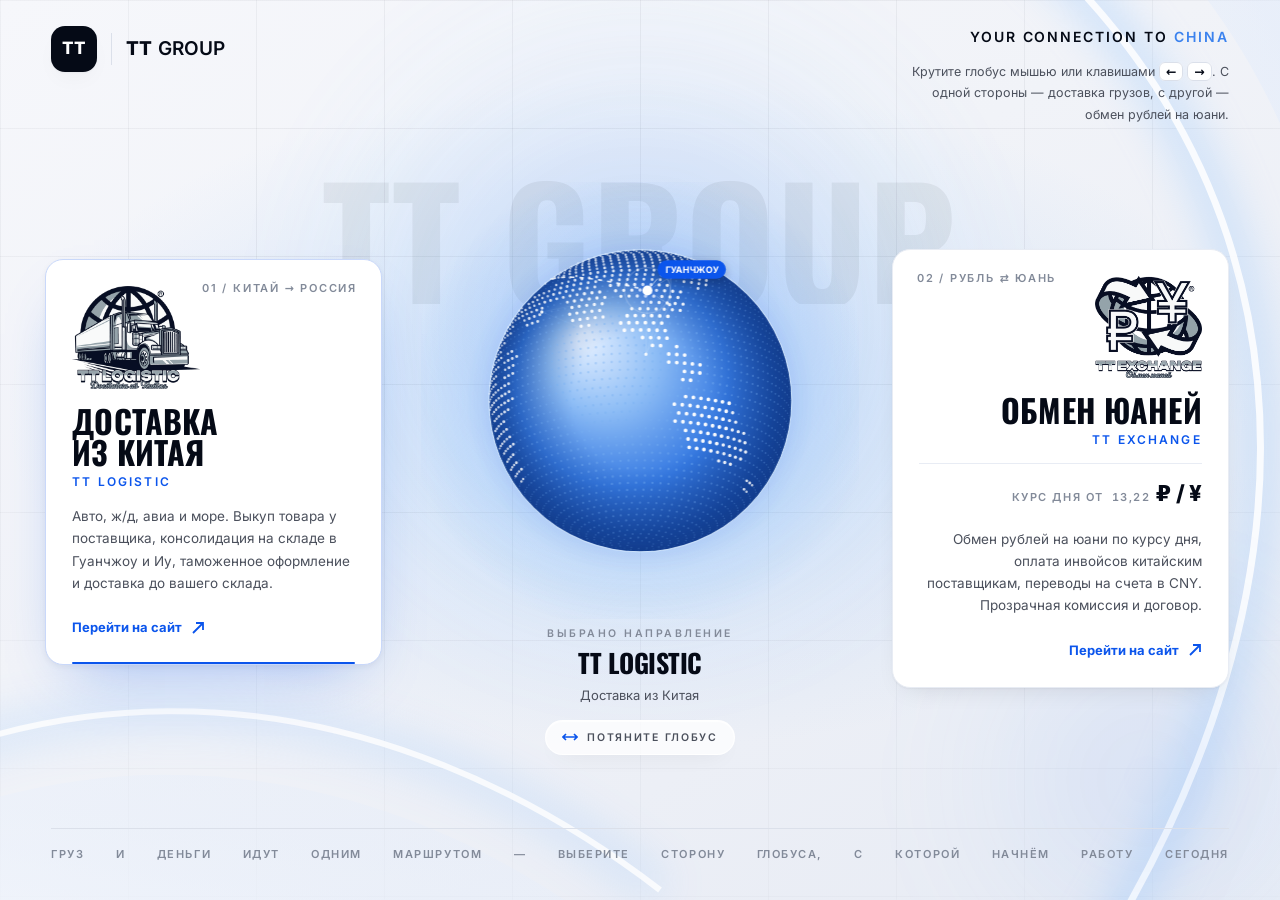
==== commit 7404a3f6: "Дизайн приведён к стилю фирменных карточек Палитра снята пипеткой с присланных карточек: фон #F1F3F8" ====
--- a/index.html
+++ b/index.html
@@ -7,7 +7,7 @@
 <meta name="description" content="Две услуги в одной экосистеме TT: логистика и выкуп товара из Китая под ключ и обмен рублей на юани с оплатой инвойсов. Выберите направление на глобусе.">
 <meta name="theme-color" content="#EDECF1">
 <link rel="icon" href="assets/img/favicon.svg" type="image/svg+xml">
-<link rel="preload" as="font" type="font/woff2" href="assets/fonts/manrope-800-cyrillic.woff2" crossorigin>
+<link rel="preload" as="font" type="font/woff2" href="assets/fonts/oswald-700-cyrillic.woff2" crossorigin>
 <link rel="preload" as="font" type="font/woff2" href="assets/fonts/inter-400-cyrillic.woff2" crossorigin>
 <link rel="stylesheet" href="assets/css/fonts.css">
 <link rel="stylesheet" href="assets/css/base.css">
@@ -17,15 +17,37 @@
 
 <main class="portal">
   <div class="grid-bg"></div>
+  <div class="sheen" aria-hidden="true">
+    <svg viewBox="0 0 1440 900" preserveAspectRatio="xMidYMid slice">
+      <defs>
+        <linearGradient id="shA30" x1="1" y1="0" x2="0" y2="1">
+          <stop offset="0" stop-color="#C6DBFB" stop-opacity=".55"/>
+          <stop offset="1" stop-color="#FFFFFF" stop-opacity="0"/>
+        </linearGradient>
+        <linearGradient id="shB30" x1="0" y1="1" x2="1" y2="0">
+          <stop offset="0" stop-color="#FFFFFF" stop-opacity=".95"/>
+          <stop offset="1" stop-color="#DCE8FB" stop-opacity=".12"/>
+        </linearGradient>
+        <filter id="shF30" x="-40%" y="-40%" width="180%" height="180%">
+          <feGaussianBlur stdDeviation="22"/>
+        </filter>
+      </defs>
+      <path d="M1150-140C1470 110 1520 540 1230 1040H1620V-140Z" fill="url(#shA30)"/>
+      <path d="M1060-100C1390 150 1440 570 1150 1000" fill="none" stroke="#8FC2FC" stroke-width="26" opacity=".5" filter="url(#shF30)"/>
+      <path d="M1060-100C1390 150 1440 570 1150 1000" fill="none" stroke="#FFFFFF" stroke-width="7" opacity=".85"/>
+      <path d="M-260 1000C40 700 420 720 700 940V1060H-260Z" fill="url(#shB30)"/>
+      <path d="M-260 930C60 630 440 660 740 890" fill="none" stroke="#9CC7FB" stroke-width="22" opacity=".45" filter="url(#shF30)"/>
+      <path d="M-260 930C60 630 440 660 740 890" fill="none" stroke="#FFFFFF" stroke-width="6" opacity=".8"/>
+    </svg>
+  </div>
   <div class="glow portal__glow--a"></div>
   <div class="glow portal__glow--b"></div>
 
   <header class="portal__top">
-    <div class="portal__brand">
+    <div class="portal__brand logo">
       <div class="portal__brand-mark">TT</div>
-      <div class="portal__brand-text">TT Group
-        <span>Логистика и валютные расчёты с Китаем</span>
-      </div>
+      <span class="logo__rule"></span>
+      <span class="logo__name"><b>TT</b> Group</span>
     </div>
     <div>
       <p class="tagline" style="text-align:right;margin:0 0 10px">Your connection to <b>China</b></p>
--- a/assets/css/fonts.css
+++ b/assets/css/fonts.css
@@ -1,7 +1,7 @@
 /* Локальные шрифты — без внешних CDN.
-   Manrope — заголовки и цифры (геометричный гротеск фирменного стиля),
-   Pacifico — рукописные подписи «Обмен юаней» / «Доставка из Китая»,
-   Inter — основной текст. Кириллица + латиница. */
+   Oswald — крупные заголовки (узкий гротеск с фирменных макетов),
+   Inter — цифры, подписи и основной текст (как на карточках),
+   Кириллица + латиница. */
 @font-face {
   font-family: 'Inter';
   font-style: normal;
@@ -35,82 +35,114 @@
   unicode-range: U+0000-00FF, U+0131, U+0152-0153, U+02BB-02BC, U+02C6, U+02DA, U+02DC, U+0304, U+0308, U+0329, U+2000-206F, U+20AC, U+2122, U+2191, U+2193, U+2212, U+2215, U+FEFF, U+FFFD;
 }
 @font-face {
-  font-family: 'Pacifico';
+  font-family: 'Inter';
   font-style: normal;
-  font-weight: 400;
+  font-weight: 600;
   font-display: swap;
-  src: url(../fonts/pacifico-400-cyrillic.woff2) format('woff2');
+  src: url(../fonts/inter-600-cyrillic.woff2) format('woff2');
   unicode-range: U+0301, U+0400-045F, U+0490-0491, U+04B0-04B1, U+2116;
 }
 @font-face {
-  font-family: 'Pacifico';
+  font-family: 'Inter';
   font-style: normal;
-  font-weight: 400;
+  font-weight: 600;
   font-display: swap;
-  src: url(../fonts/pacifico-400-latin.woff2) format('woff2');
+  src: url(../fonts/inter-600-latin.woff2) format('woff2');
   unicode-range: U+0000-00FF, U+0131, U+0152-0153, U+02BB-02BC, U+02C6, U+02DA, U+02DC, U+0304, U+0308, U+0329, U+2000-206F, U+20AC, U+2122, U+2191, U+2193, U+2212, U+2215, U+FEFF, U+FFFD;
 }
 @font-face {
-  font-family: 'Manrope';
+  font-family: 'Inter';
+  font-style: normal;
+  font-weight: 700;
+  font-display: swap;
+  src: url(../fonts/inter-700-cyrillic.woff2) format('woff2');
+  unicode-range: U+0301, U+0400-045F, U+0490-0491, U+04B0-04B1, U+2116;
+}
+@font-face {
+  font-family: 'Inter';
+  font-style: normal;
+  font-weight: 700;
+  font-display: swap;
+  src: url(../fonts/inter-700-latin.woff2) format('woff2');
+  unicode-range: U+0000-00FF, U+0131, U+0152-0153, U+02BB-02BC, U+02C6, U+02DA, U+02DC, U+0304, U+0308, U+0329, U+2000-206F, U+20AC, U+2122, U+2191, U+2193, U+2212, U+2215, U+FEFF, U+FFFD;
+}
+@font-face {
+  font-family: 'Inter';
+  font-style: normal;
+  font-weight: 800;
+  font-display: swap;
+  src: url(../fonts/inter-800-cyrillic.woff2) format('woff2');
+  unicode-range: U+0301, U+0400-045F, U+0490-0491, U+04B0-04B1, U+2116;
+}
+@font-face {
+  font-family: 'Inter';
+  font-style: normal;
+  font-weight: 800;
+  font-display: swap;
+  src: url(../fonts/inter-800-latin.woff2) format('woff2');
+  unicode-range: U+0000-00FF, U+0131, U+0152-0153, U+02BB-02BC, U+02C6, U+02DA, U+02DC, U+0304, U+0308, U+0329, U+2000-206F, U+20AC, U+2122, U+2191, U+2193, U+2212, U+2215, U+FEFF, U+FFFD;
+}
+@font-face {
+  font-family: 'Inter';
+  font-style: normal;
+  font-weight: 900;
+  font-display: swap;
+  src: url(../fonts/inter-900-cyrillic.woff2) format('woff2');
+  unicode-range: U+0301, U+0400-045F, U+0490-0491, U+04B0-04B1, U+2116;
+}
+@font-face {
+  font-family: 'Inter';
+  font-style: normal;
+  font-weight: 900;
+  font-display: swap;
+  src: url(../fonts/inter-900-latin.woff2) format('woff2');
+  unicode-range: U+0000-00FF, U+0131, U+0152-0153, U+02BB-02BC, U+02C6, U+02DA, U+02DC, U+0304, U+0308, U+0329, U+2000-206F, U+20AC, U+2122, U+2191, U+2193, U+2212, U+2215, U+FEFF, U+FFFD;
+}
+@font-face {
+  font-family: 'Oswald';
   font-style: normal;
   font-weight: 500;
   font-display: swap;
-  src: url(../fonts/manrope-500-cyrillic.woff2) format('woff2');
+  src: url(../fonts/oswald-500-cyrillic.woff2) format('woff2');
   unicode-range: U+0301, U+0400-045F, U+0490-0491, U+04B0-04B1, U+2116;
 }
 @font-face {
-  font-family: 'Manrope';
+  font-family: 'Oswald';
   font-style: normal;
   font-weight: 500;
   font-display: swap;
-  src: url(../fonts/manrope-500-latin.woff2) format('woff2');
+  src: url(../fonts/oswald-500-latin.woff2) format('woff2');
   unicode-range: U+0000-00FF, U+0131, U+0152-0153, U+02BB-02BC, U+02C6, U+02DA, U+02DC, U+0304, U+0308, U+0329, U+2000-206F, U+20AC, U+2122, U+2191, U+2193, U+2212, U+2215, U+FEFF, U+FFFD;
 }
 @font-face {
-  font-family: 'Manrope';
+  font-family: 'Oswald';
   font-style: normal;
   font-weight: 600;
   font-display: swap;
-  src: url(../fonts/manrope-600-cyrillic.woff2) format('woff2');
+  src: url(../fonts/oswald-600-cyrillic.woff2) format('woff2');
   unicode-range: U+0301, U+0400-045F, U+0490-0491, U+04B0-04B1, U+2116;
 }
 @font-face {
-  font-family: 'Manrope';
+  font-family: 'Oswald';
   font-style: normal;
   font-weight: 600;
   font-display: swap;
-  src: url(../fonts/manrope-600-latin.woff2) format('woff2');
+  src: url(../fonts/oswald-600-latin.woff2) format('woff2');
   unicode-range: U+0000-00FF, U+0131, U+0152-0153, U+02BB-02BC, U+02C6, U+02DA, U+02DC, U+0304, U+0308, U+0329, U+2000-206F, U+20AC, U+2122, U+2191, U+2193, U+2212, U+2215, U+FEFF, U+FFFD;
 }
 @font-face {
-  font-family: 'Manrope';
+  font-family: 'Oswald';
   font-style: normal;
   font-weight: 700;
   font-display: swap;
-  src: url(../fonts/manrope-700-cyrillic.woff2) format('woff2');
+  src: url(../fonts/oswald-700-cyrillic.woff2) format('woff2');
   unicode-range: U+0301, U+0400-045F, U+0490-0491, U+04B0-04B1, U+2116;
 }
 @font-face {
-  font-family: 'Manrope';
+  font-family: 'Oswald';
   font-style: normal;
   font-weight: 700;
   font-display: swap;
-  src: url(../fonts/manrope-700-latin.woff2) format('woff2');
+  src: url(../fonts/oswald-700-latin.woff2) format('woff2');
   unicode-range: U+0000-00FF, U+0131, U+0152-0153, U+02BB-02BC, U+02C6, U+02DA, U+02DC, U+0304, U+0308, U+0329, U+2000-206F, U+20AC, U+2122, U+2191, U+2193, U+2212, U+2215, U+FEFF, U+FFFD;
 }
-@font-face {
-  font-family: 'Manrope';
-  font-style: normal;
-  font-weight: 800;
-  font-display: swap;
-  src: url(../fonts/manrope-800-cyrillic.woff2) format('woff2');
-  unicode-range: U+0301, U+0400-045F, U+0490-0491, U+04B0-04B1, U+2116;
-}
-@font-face {
-  font-family: 'Manrope';
-  font-style: normal;
-  font-weight: 800;
-  font-display: swap;
-  src: url(../fonts/manrope-800-latin.woff2) format('woff2');
-  unicode-range: U+0000-00FF, U+0131, U+0152-0153, U+02BB-02BC, U+02C6, U+02DA, U+02DC, U+0304, U+0308, U+0329, U+2000-206F, U+20AC, U+2122, U+2191, U+2193, U+2212, U+2215, U+FEFF, U+FFFD;
-}
--- a/assets/css/base.css
+++ b/assets/css/base.css
@@ -1,42 +1,43 @@
 /* ============================================================
    TT — общая дизайн-система
-   Светлая гамма фирменного стиля: холодный жемчужный фон,
-   тёмно-синие чернила с логотипов, электрик-синий акцент
-   и небесно-голубой для глобуса и свечений.
+   Палитра и типографика сняты с фирменных карточек TT EXCHANGE:
+   жемчужный фон с голубым свечением, почти чёрные чернила,
+   электрик-синий акцент, узкий гротеск в заголовках.
    ============================================================ */
 
 :root{
-  /* Чернила — тёмно-синий с логотипов */
-  --ink:#0A0F1E;
-  --ink-2:#18213A;
-  --ink-3:#3A465F;
-  --muted:#6B7385;
-  --muted-2:#8B93A6;
+  /* Чернила */
+  --ink:#050A16;
+  --ink-2:#161C2A;
+  --ink-3:#3A4150;
+  --muted:#4B505C;
+  --muted-2:#828A99;
 
   /* Поверхности */
-  --bg:#EDECF1;
-  --bg-2:#E3E4EB;
-  --bg-3:#F6F7FB;
+  --bg:#F1F3F8;
+  --bg-2:#E7EBF4;
+  --bg-3:#F7F8FB;
   --surface:#FFFFFF;
-  --hairline:#D8DAE4;
-  --hairline-soft:#E5E7EF;
+  --hairline:#DBE0EA;
+  --hairline-soft:#E8ECF4;
 
   /* Акценты */
-  --accent:#0B57F0;         /* электрик-синий, как «ЛУЧШИЙ КУРС» */
+  --accent:#0B55EC;         /* «ЛУЧШИЙ КУРС», кнопки, акцентные слова */
   --accent-ink:#0A3FB0;
-  --accent-soft:#7FBAFC;    /* небесный, точки глобуса */
-  --accent-wash:#E8EFFE;
-
-  --steel:#9BA7B4;          /* серый с логотипов */
-
-  /* Тени — мягкие, холодные */
-  --sh-1:0 1px 2px rgba(10,15,30,.05), 0 8px 24px -12px rgba(10,15,30,.14);
-  --sh-2:0 2px 6px rgba(10,15,30,.06), 0 26px 60px -28px rgba(11,87,240,.35);
+  --accent-2:#3B82EE;       /* вторая строка заголовка */
+  --accent-soft:#7FBAFC;    /* свечения */
+  --accent-wash:#E7EFFE;
+  --bloom:#D2E3FA;          /* голубой разлив в фоне */
+
+  /* Тени */
+  --sh-1:0 1px 2px rgba(5,10,22,.04), 0 10px 28px -14px rgba(5,10,22,.14);
+  --sh-2:0 2px 6px rgba(5,10,22,.05), 0 26px 60px -28px rgba(11,85,236,.4);
+  --sh-glass:0 1px 1px rgba(255,255,255,.9) inset, 0 8px 24px -14px rgba(5,10,22,.16);
 
   /* Типографика */
-  --display:'Manrope',"Segoe UI",system-ui,sans-serif;
-  --script:'Pacifico',"Segoe Script",cursive;
-  --text:'Inter',system-ui,-apple-system,"Segoe UI",Roboto,sans-serif;
+  --display:'Oswald',"Arial Narrow",Impact,sans-serif;   /* крупные заголовки */
+  --ui:'Inter',system-ui,-apple-system,"Segoe UI",Roboto,sans-serif;
+  --text:var(--ui);
 
   --shell:min(1280px,92vw);
   --r:18px;
@@ -53,7 +54,7 @@
   margin:0;
   background:var(--bg);
   color:var(--ink-2);
-  font-family:var(--text);
+  font-family:var(--ui);
   font-size:16px;
   line-height:1.62;
   -webkit-font-smoothing:antialiased;
@@ -66,41 +67,52 @@
 
 ::selection{background:var(--accent);color:#fff}
 
-h1,h2,h3,h4{
+/* Крупные заявления — узкий гротеск, как на карточках */
+h1,h2{
   font-family:var(--display);
-  font-weight:800;
-  line-height:1.02;
-  letter-spacing:-.03em;
+  font-weight:700;
+  line-height:.98;
+  letter-spacing:.005em;
+  text-transform:uppercase;
   margin:0;
   color:var(--ink);
   text-wrap:balance;
 }
+/* Подзаголовки и названия карточек — обычный гротеск */
+h3,h4{
+  font-family:var(--ui);
+  font-weight:700;
+  line-height:1.2;
+  letter-spacing:-.015em;
+  margin:0;
+  color:var(--ink);
+}
 
 .shell{width:var(--shell);margin-inline:auto}
 
 /* --- утилиты -------------------------------------------------- */
 .eyebrow{
-  font-family:var(--display);
+  font-family:var(--ui);
   font-weight:600;
   font-size:11.5px;
-  letter-spacing:.22em;
+  letter-spacing:.2em;
   text-transform:uppercase;
   color:var(--muted-2);
-}
-.script{
-  font-family:var(--script);
-  letter-spacing:0;
-  color:var(--accent);
 }
 .muted{color:var(--muted)}
 .accent{color:var(--accent)}
-.num{font-family:var(--display);font-weight:800;font-variant-numeric:tabular-nums;letter-spacing:-.03em}
+
+/* Синяя черта над подписью — приём с карточек */
+.bar{
+  display:block;width:46px;height:4px;border-radius:2px;
+  background:var(--accent);margin-bottom:16px;
+}
 
 /* Растянутая по ширине служебная строка */
 .justified{
   text-align:justify;
   text-align-last:justify;
-  font-family:var(--display);
+  font-family:var(--ui);
   font-size:11px;
   font-weight:600;
   letter-spacing:.14em;
@@ -109,26 +121,26 @@
   line-height:2;
 }
 
-/* Слоган с акцентным словом — приём с фирменного макета */
+/* Слоган с акцентным словом */
 .tagline{
-  font-family:var(--display);
-  font-weight:700;
-  font-size:clamp(12px,1.15vw,14px);
-  letter-spacing:.16em;
+  font-family:var(--ui);
+  font-weight:600;
+  font-size:clamp(12px,1.1vw,14px);
+  letter-spacing:.14em;
   text-transform:uppercase;
   color:var(--ink);
 }
-.tagline b{color:var(--accent);font-weight:700}
+.tagline b{color:var(--accent-2);font-weight:600}
 
 /* Крупная фоновая надпись */
 .mega{
   font-family:var(--display);
-  font-weight:800;
+  font-weight:700;
   text-transform:uppercase;
   line-height:.85;
-  letter-spacing:-.05em;
+  letter-spacing:.01em;
   font-size:clamp(48px,12vw,180px);
-  color:rgba(10,15,30,.06);
+  color:rgba(5,10,22,.06);
   white-space:nowrap;
   user-select:none;
   pointer-events:none;
@@ -138,8 +150,8 @@
 .grid-bg{
   position:absolute;inset:0;
   background-image:
-    linear-gradient(to right,rgba(10,15,30,.055) 1px,transparent 1px),
-    linear-gradient(to bottom,rgba(10,15,30,.055) 1px,transparent 1px);
+    linear-gradient(to right,rgba(5,10,22,.05) 1px,transparent 1px),
+    linear-gradient(to bottom,rgba(5,10,22,.05) 1px,transparent 1px);
   background-size:clamp(76px,10vw,150px) clamp(76px,10vw,150px);
   -webkit-mask-image:radial-gradient(115% 100% at 50% 28%,#000 25%,transparent 100%);
           mask-image:radial-gradient(115% 100% at 50% 28%,#000 25%,transparent 100%);
@@ -150,7 +162,18 @@
 .glow{
   position:absolute;border-radius:50%;
   pointer-events:none;filter:blur(60px);
-  background:radial-gradient(circle,rgba(11,87,240,.22),rgba(127,186,252,.12) 45%,transparent 70%);
+  background:radial-gradient(circle,rgba(11,85,236,.2),rgba(127,186,252,.12) 45%,transparent 70%);
+}
+
+/* --- Глянцевые ленты фона (с фирменных карточек) --------------- */
+.sheen{
+  position:absolute;inset:0;
+  overflow:hidden;pointer-events:none;
+  z-index:0;
+}
+.sheen svg{
+  position:absolute;inset:0;
+  width:100%;height:100%;
 }
 
 /* Пунктирная линия-выноска между подписью и значением */
@@ -163,18 +186,16 @@
   padding:15px 26px;
   background:var(--bg-btn);color:var(--fg);
   border:1px solid var(--bd);border-radius:999px;
-  font-family:var(--display);font-weight:700;font-size:13px;
-  letter-spacing:.06em;
+  font-family:var(--ui);font-weight:700;font-size:13.5px;
+  letter-spacing:.01em;
   cursor:pointer;
   box-shadow:var(--sh-2);
   transition:transform .25s var(--ease),background .25s,color .25s,border-color .25s,box-shadow .25s;
 }
 .btn:hover{transform:translateY(-2px);background:var(--accent-ink)}
 .btn:active{transform:translateY(0)}
-.btn--ghost{--bg-btn:transparent;--fg:var(--ink);--bd:var(--hairline);box-shadow:none}
-.btn--ghost:hover{background:var(--surface);border-color:var(--accent);color:var(--accent)}
-.btn--light{--bg-btn:var(--surface);--fg:var(--ink);box-shadow:var(--sh-1)}
-.btn--light:hover{background:var(--surface);color:var(--accent)}
+.btn--ghost{--bg-btn:rgba(255,255,255,.7);--fg:var(--ink);--bd:var(--hairline);box-shadow:var(--sh-glass)}
+.btn--ghost:hover{background:#fff;border-color:var(--accent);color:var(--accent)}
 .btn__arrow{transition:transform .25s var(--ease)}
 .btn:hover .btn__arrow{transform:translate(3px,-3px)}
 
@@ -191,8 +212,17 @@
   .reveal{opacity:1;transform:none;transition:none}
 }
 
-/* --- Логотип (знак + надпись из оригинального лого) ------------- */
+/* --- Логотип ---------------------------------------------------
+   В крупных местах (портал, подвал, плашка перехода) стоит цельный
+   логотип. В шапке, как на фирменных карточках, — знак, вертикальная
+   черта и название набором. */
 .logo{display:inline-flex;align-items:center;gap:14px}
-.logo__mark{height:var(--logo-mark,46px);width:auto}
-.logo__word{height:var(--logo-word,22px);width:auto}
+.logo__mark{height:var(--logo-mark,46px);width:auto;flex:none}
+.logo__rule{width:1px;height:var(--logo-rule,30px);background:var(--hairline);flex:none}
+.logo__name{
+  font-family:var(--ui);font-weight:600;
+  font-size:var(--logo-name,19px);letter-spacing:.005em;color:var(--ink);
+  text-transform:uppercase;white-space:nowrap;
+}
+.logo__name b{font-weight:800}
 .logo--lockup img{height:var(--logo-lockup,120px);width:auto}
--- a/assets/css/portal.css
+++ b/assets/css/portal.css
@@ -21,16 +21,14 @@
   padding:26px 0 0;
   display:flex;align-items:flex-start;justify-content:space-between;gap:24px;
 }
-.portal__brand{display:flex;align-items:center;gap:14px}
+.portal__brand{--logo-rule:32px;--logo-name:19px}
 .portal__brand-mark{
   width:46px;height:46px;flex:none;
   display:grid;place-items:center;
   background:var(--ink);color:#fff;border-radius:14px;
-  font-family:var(--display);font-weight:800;font-size:17px;
-  letter-spacing:.02em;box-shadow:var(--sh-1);
+  font-family:var(--ui);font-weight:800;font-size:17px;
+  letter-spacing:.01em;box-shadow:var(--sh-1);
 }
-.portal__brand-text{font-family:var(--display);font-weight:700;font-size:13px;letter-spacing:.18em;text-transform:uppercase;color:var(--ink)}
-.portal__brand-text span{display:block;font-family:var(--text);font-weight:400;font-size:11.5px;letter-spacing:.02em;text-transform:none;color:var(--muted)}
 .portal__hint{
   max-width:330px;text-align:right;
   font-size:12.5px;line-height:1.7;color:var(--muted);
@@ -42,6 +40,7 @@
 }
 
 /* Основная сцена */
+
 .stage{
   position:relative;z-index:2;
   flex:1;
@@ -59,8 +58,9 @@
 }
 
 /* Карточки выбора */
+
 .choice{
-  position:relative;z-index:2;
+  position:relative;z-index:3;
   display:block;width:100%;
   text-align:left;
   padding:26px 26px 24px;
@@ -92,18 +92,18 @@
 .choice__logo{display:block;margin-bottom:16px;--logo-lockup:clamp(80px,8vw,104px)}
 .choice--right .choice__logo{display:flex;justify-content:flex-end}
 .choice__name{font-size:clamp(23px,2.5vw,33px);margin-bottom:4px}
-.choice__tag{font-family:var(--script);font-size:16px;color:var(--accent);margin-bottom:14px}
+.choice__tag{font-weight:600;font-size:12px;letter-spacing:.18em;text-transform:uppercase;color:var(--accent);margin-bottom:14px}
 .choice__desc{font-size:13.5px;line-height:1.65;color:var(--muted);margin:0 0 20px}
 .choice__go{
   display:inline-flex;align-items:center;gap:9px;
-  font-family:var(--display);font-weight:700;font-size:12.5px;
-  letter-spacing:.06em;color:var(--accent);
+  font-family:var(--ui);font-weight:700;font-size:13px;
+  letter-spacing:0;color:var(--accent);
   transition:gap .3s var(--ease);
 }
 .choice:hover .choice__go{gap:15px}
 .choice__num{
   position:absolute;top:20px;
-  font-family:var(--display);font-weight:600;font-size:11px;
+  font-family:var(--ui);font-weight:600;font-size:11px;
   letter-spacing:.16em;text-transform:uppercase;color:var(--muted-2);
 }
 .choice--left .choice__num{right:24px}
@@ -114,27 +114,30 @@
   display:flex;align-items:baseline;gap:8px;justify-content:flex-end;
   padding-top:12px;margin-bottom:16px;border-top:1px solid var(--hairline-soft);
 }
-.choice__rate span{font-size:11px;letter-spacing:.14em;text-transform:uppercase;color:var(--muted-2);font-family:var(--display);font-weight:600}
-.choice__rate b{font-family:var(--display);font-weight:800;font-size:22px;color:var(--ink);font-variant-numeric:tabular-nums;letter-spacing:-.02em}
+.choice__rate span{font-size:11px;letter-spacing:.14em;text-transform:uppercase;color:var(--muted-2);font-weight:600}
+.choice__rate b{font-family:var(--ui);font-weight:800;font-size:22px;color:var(--ink);font-variant-numeric:tabular-nums;letter-spacing:-.03em}
 
 /* Глобус */
 .globe{position:relative;display:grid;place-items:center;padding-block:6px}
 .globe__canvas{width:100%;height:auto;touch-action:none;cursor:grab}
 .globe__canvas:active{cursor:grabbing}
 .globe__status{margin-top:6px;text-align:center;min-height:56px}
+
 .globe__status-label{
-  font-family:var(--display);font-weight:600;font-size:10.5px;letter-spacing:.24em;
+  font-family:var(--ui);font-weight:600;font-size:10.5px;letter-spacing:.24em;
   text-transform:uppercase;color:var(--muted-2);
 }
+
 .globe__status-value{
-  font-family:var(--display);font-weight:800;font-size:clamp(19px,2.3vw,26px);
+  font-family:var(--display);font-weight:700;text-transform:uppercase;font-size:clamp(19px,2.3vw,26px);
   color:var(--ink);letter-spacing:-.02em;
 }
 .globe__drag{
   display:inline-flex;align-items:center;gap:9px;margin-top:14px;
   padding:8px 16px;border-radius:999px;
-  background:rgba(255,255,255,.72);border:1px solid var(--hairline-soft);
-  font-family:var(--display);font-weight:600;
+  background:rgba(255,255,255,.75);border:1px solid rgba(255,255,255,.9);
+  box-shadow:var(--sh-glass);
+  font-family:var(--ui);font-weight:600;
   font-size:10.5px;letter-spacing:.16em;text-transform:uppercase;color:var(--muted);
 }
 .globe__drag svg{color:var(--accent)}
